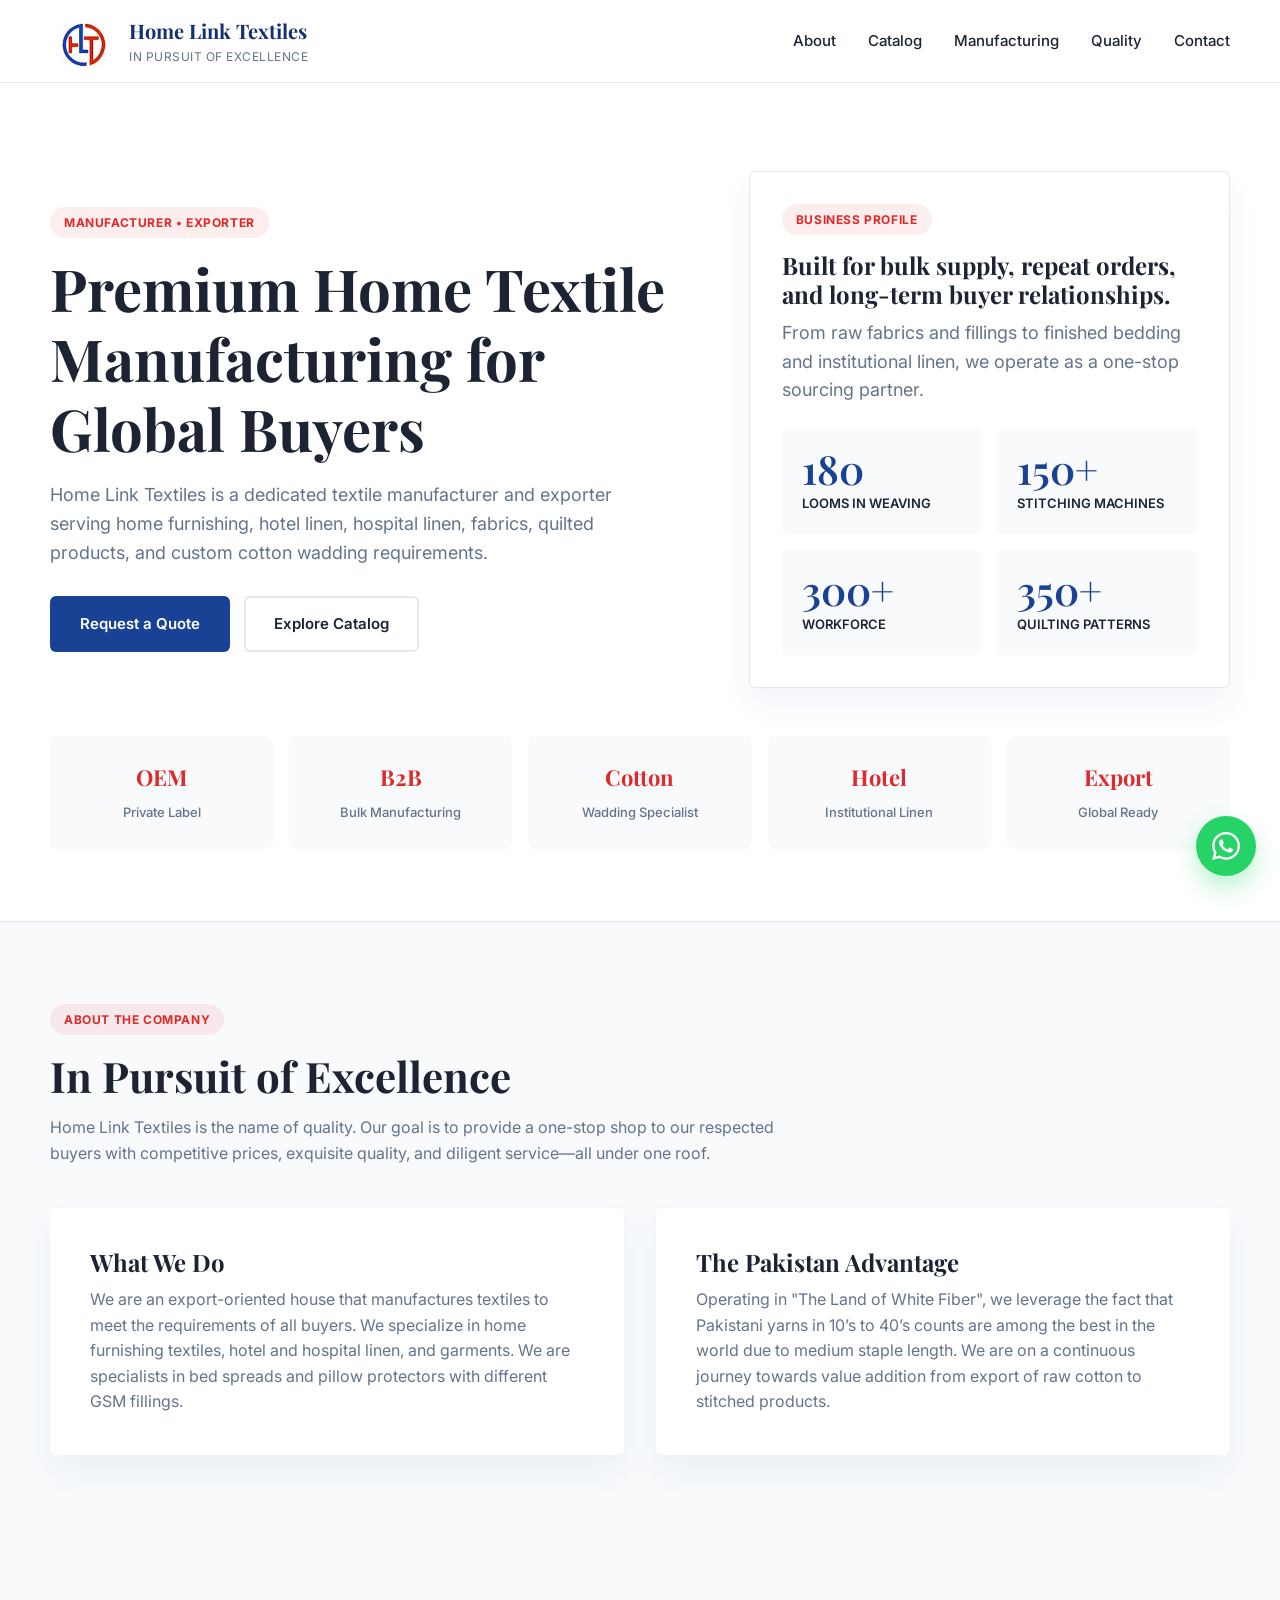
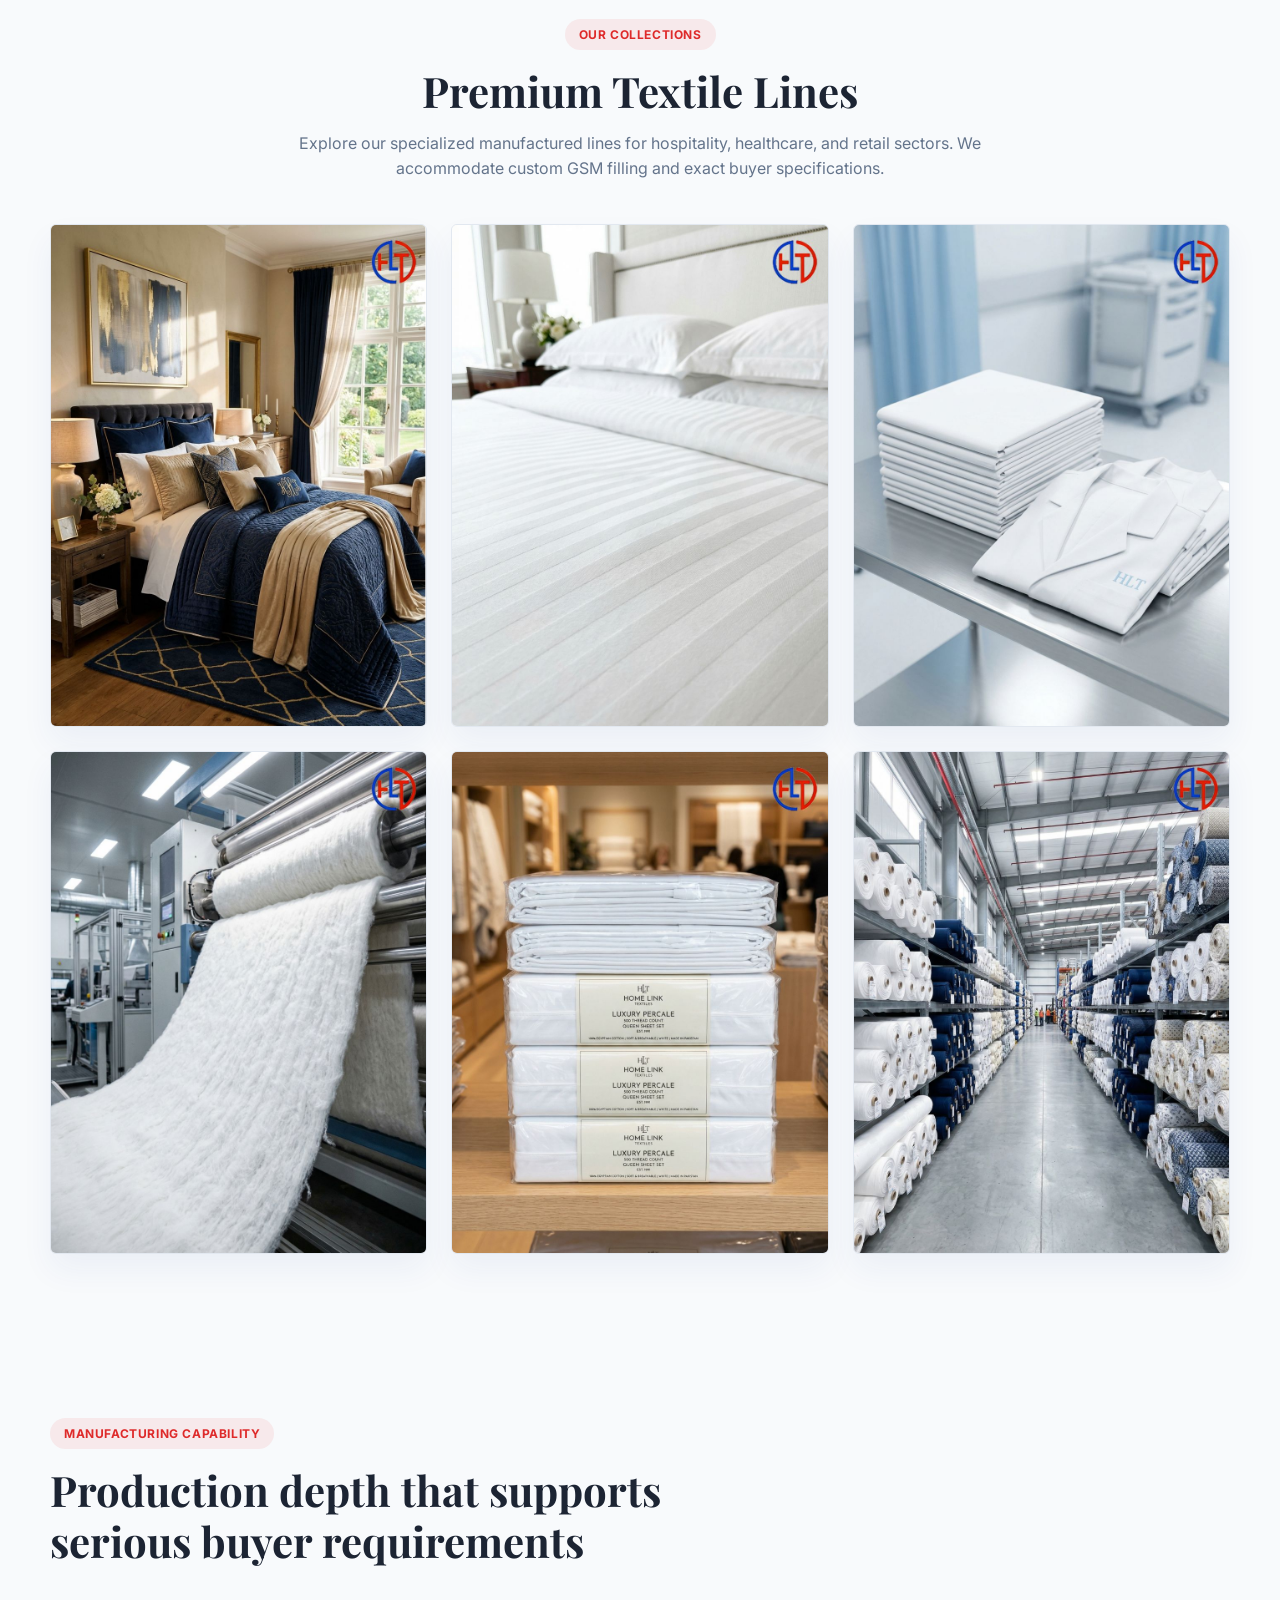
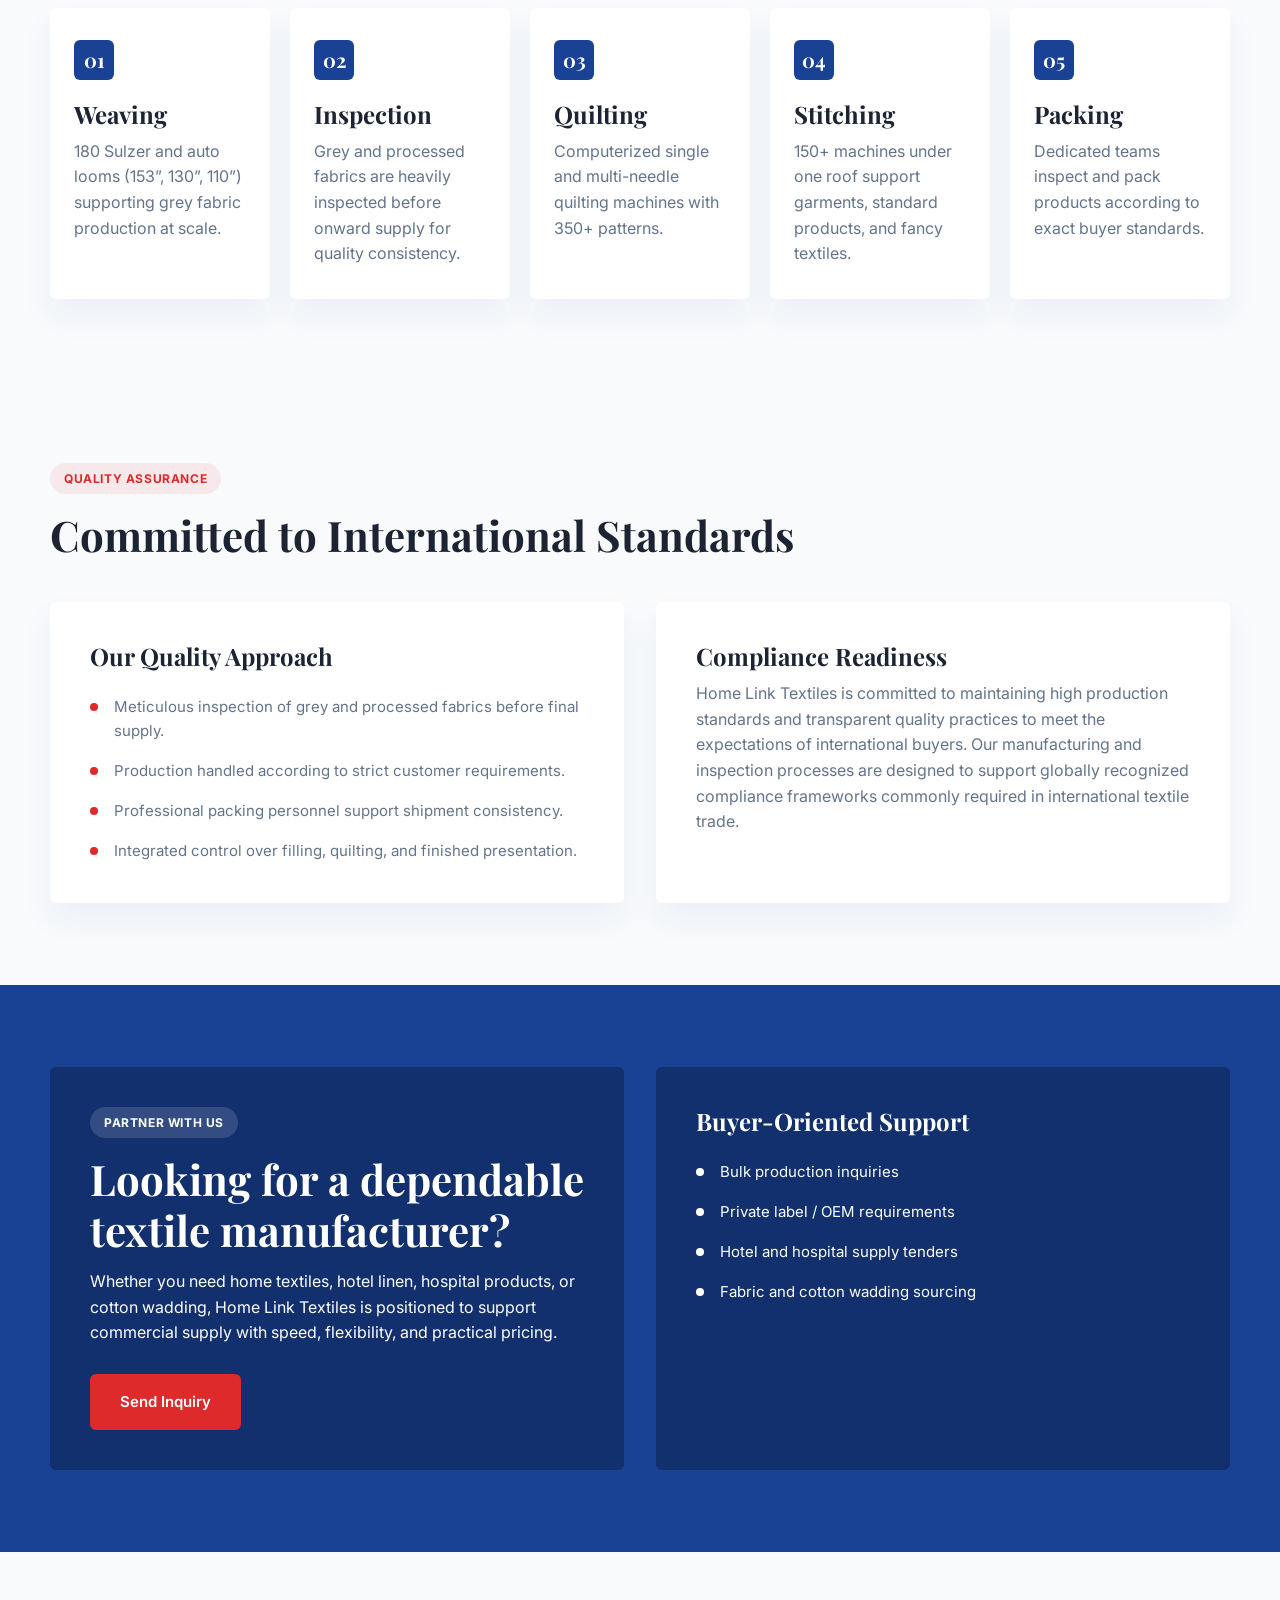
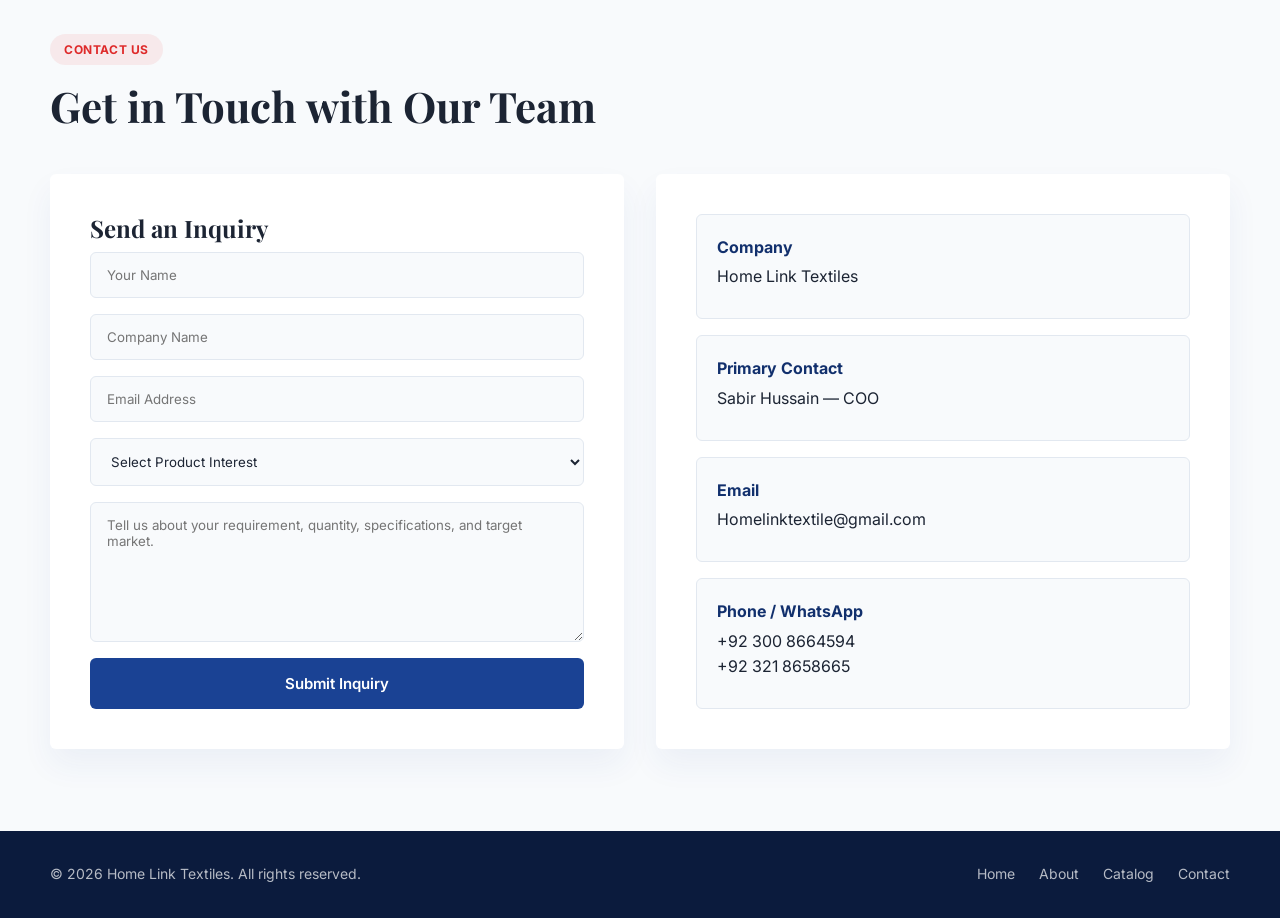
==== index.html @ 9e38a982 "Add files via upload" ====
<!DOCTYPE html>
<html lang="en">
<head>
  <meta charset="UTF-8" />
  <meta name="viewport" content="width=device-width, initial-scale=1.0" />
  <title>Home Link Textiles | Home Textile Manufacturer & Exporter</title>
  <link rel="icon" href="assets/logo.jpg" type="image/png">
  <meta name="title" content="Home Link Textiles | Home Textile Manufacturer & Exporter in Pakistan" />
  <meta name="description" content="Manufacturer and exporter of home textiles, hotel linen, hospital linen, cotton wadding, quilted products, and fabrics." />
  
  <link rel="preconnect" href="https://fonts.googleapis.com">
  <link rel="preconnect" href="https://fonts.gstatic.com" crossorigin>
  <link href="https://fonts.googleapis.com/css2?family=Playfair+Display:wght@600;700&family=Inter:wght@400;500;600&display=swap" rel="stylesheet">
  
  <link rel="stylesheet" href="styles.css" />
</head>
<body>
  
  <header>
    <div class="container nav">
      <a href="#home" class="brand">
        <img src="assets/logo.jpg" alt="Home Link Textiles Logo" />
        <div class="brand-text">
          <strong>Home Link Textiles</strong>
          <span>In Pursuit of Excellence</span>
        </div>
      </a>

      <button class="nav-toggle" aria-label="Open navigation menu" aria-expanded="false" aria-controls="site-menu">
        <span></span>
        <span></span>
        <span></span>
      </button>

      <nav class="site-nav" id="site-menu">
        <ul>
          <li><a href="#about">About</a></li>
          <li><a href="#catalog">Catalog</a></li>
          <li><a href="#manufacturing">Manufacturing</a></li>
          <li><a href="#quality">Quality</a></li>
          <li><a href="#contact">Contact</a></li>
        </ul>
      </nav>
    </div>
  </header>
  
  <main>
    <section class="hero" id="home">
      <div class="container">
        <div class="hero-grid">
          <div>
            <span class="eyebrow">Manufacturer • Exporter</span>
            <h1>Premium Home Textile Manufacturing for Global Buyers</h1>
            <p>
              Home Link Textiles is a dedicated textile manufacturer and exporter serving home furnishing, hotel linen, hospital linen, fabrics, quilted products, and custom cotton wadding requirements.
            </p>
            <div class="btns">
              <a href="#contact" class="btn btn-primary">Request a Quote</a>
              <a href="#catalog" class="btn btn-secondary">Explore Catalog</a>
            </div>
          </div>
          <div class="hero-card">
            <span class="eyebrow">Business Profile</span>
            <h3>Built for bulk supply, repeat orders, and long-term buyer relationships.</h3>
            <p>
              From raw fabrics and fillings to finished bedding and institutional linen, we operate as a one-stop sourcing partner.
            </p>
            <div class="hero-stats">
              <div class="stat-box">
                <strong><span class="counter" data-target="180">0</span></strong>
                <span>Looms in Weaving</span>
              </div>
              <div class="stat-box">
                <strong><span class="counter" data-target="150">0</span>+</strong>
                <span>Stitching Machines</span>
              </div>
              <div class="stat-box">
                <strong><span class="counter" data-target="300">0</span>+</strong>
                <span>Workforce</span>
              </div>
              <div class="stat-box">
                <strong><span class="counter" data-target="350">0</span>+</strong>
                <span>Quilting Patterns</span>
              </div>
            </div>
          </div>
        </div>

        <div class="highlight-bar">
          <div class="highlight-item">
            <strong>OEM</strong>
            <span>Private Label</span>
          </div>
          <div class="highlight-item">
            <strong>B2B</strong>
            <span>Bulk Manufacturing</span>
          </div>
          <div class="highlight-item">
            <strong>Cotton</strong>
            <span>Wadding Specialist</span>
          </div>
          <div class="highlight-item">
            <strong>Hotel</strong>
            <span>Institutional Linen</span>
          </div>
          <div class="highlight-item">
            <strong>Export</strong>
            <span>Global Ready</span>
          </div>
        </div>
      </div>
    </section>

    <section class="section" id="about">
      <div class="container">
        <div class="section-title">
          <span class="eyebrow">About the Company</span>
          <h2>In Pursuit of Excellence</h2>
          <p>
            Home Link Textiles is the name of quality. Our goal is to provide a one-stop shop to our respected buyers with competitive prices, exquisite quality, and diligent service—all under one roof.
          </p>
        </div>
        <div class="about-grid">
          <div class="panel">
            <h3>What We Do</h3>
            <p>
              We are an export-oriented house that manufactures textiles to meet the requirements of all buyers. We specialize in home furnishing textiles, hotel and hospital linen, and garments. We are specialists in bed spreads and pillow protectors with different GSM fillings.
            </p>
          </div>
          <div class="panel">
            <h3>The Pakistan Advantage</h3>
            <p>
              Operating in "The Land of White Fiber", we leverage the fact that Pakistani yarns in 10’s to 40’s counts are among the best in the world due to medium staple length. We are on a continuous journey towards value addition from export of raw cotton to stitched products.
            </p>
          </div>
        </div>
      </div>
    </section>

    <section class="section catalog" id="catalog">
      <div class="container">
        <div class="section-title text-center">
          <span class="eyebrow">Our Collections</span>
          <h2>Premium Textile Lines</h2>
          <p>Explore our specialized manufactured lines for hospitality, healthcare, and retail sectors. We accommodate custom GSM filling and exact buyer specifications.</p>
        </div>

        <div class="catalog-grid">
          <div class="catalog-item">
            <img src="assets/home-bedding.jpg" alt="Home Furnishing" class="catalog-img">
            <div class="catalog-overlay">
              <div class="catalog-content">
                <span class="catalog-tag">Retail & Home</span>
                <h3>Luxury Bedding</h3>
                <p>Volume bedding & made-ups.</p>
                <ul>
                  <li>Bed in Bag Sets</li>
                  <li>Duvet & Comforter Sets</li>
                  <li>Quilted Bed Spreads</li>
                </ul>
                <a href="#contact" class="btn btn-sm btn-outline">Request Specs</a>
              </div>
            </div>
          </div>

          <div class="catalog-item">
            <img src="assets/hotel-linen.jpg" alt="Hotel Bedding" class="catalog-img">
            <div class="catalog-overlay">
              <div class="catalog-content">
                <span class="catalog-tag">Hospitality</span>
                <h3>Hotel Linen</h3>
                <p>T200 - T400 Percale & Sateen.</p>
                <ul>
                  <li>Fitted & Flat Sheets</li>
                  <li>White Filled Pillows</li>
                  <li>Pillow Protectors</li>
                </ul>
                <a href="#contact" class="btn btn-sm btn-outline">Request Specs</a>
              </div>
            </div>
          </div>

          <div class="catalog-item">
            <img src="assets/hospital-linen.jpg" alt="Hospital Linen" class="catalog-img">
            <div class="catalog-overlay">
              <div class="catalog-content">
                <span class="catalog-tag">Healthcare</span>
                <h3>Hospital Supplies</h3>
                <p>Functional linen & apparel.</p>
                <ul>
                  <li>Doctor & Lab Coats</li>
                  <li>Patient Gowns & Nursing Suits</li>
                  <li>Draw Sheets & Pillows</li>
                </ul>
                <a href="#contact" class="btn btn-sm btn-outline">Request Specs</a>
              </div>
            </div>
          </div>

          <div class="catalog-item">
            <img src="assets/cotton-wadding.jpg" alt="Cotton Wadding" class="catalog-img">
            <div class="catalog-overlay">
              <div class="catalog-content">
                <span class="catalog-tag">Specialized</span>
                <h3>Cotton Wadding</h3>
                <p>Advanced in-house filling plant.</p>
                <ul>
                  <li>100% Cotton & Blends</li>
                  <li>Felt Production</li>
                  <li>Custom GSM Output</li>
                </ul>
                <a href="#contact" class="btn btn-sm btn-outline">Request Specs</a>
              </div>
            </div>
          </div>

          <div class="catalog-item">
            <img src="assets/retail-packed.jpg" alt="Retail Supply" class="catalog-img">
            <div class="catalog-overlay">
              <div class="catalog-content">
                <span class="catalog-tag">Retail Supply</span>
                <h3>Packed Store Products</h3>
                <p>Ready for the shelves.</p>
                <ul>
                  <li>Retail packed bed sheets</li>
                  <li>Bed in a bag & Flat sheets</li>
                  <li>Printed and dyed duvet sets</li>
                </ul>
                <a href="#contact" class="btn btn-sm btn-outline">Request Specs</a>
              </div>
            </div>
          </div>

          <div class="catalog-item">
            <img src="assets/fabrics-rolls.jpg" alt="Fabrics" class="catalog-img">
            <div class="catalog-overlay">
              <div class="catalog-content">
                <span class="catalog-tag">Raw Materials</span>
                <h3>Grey, Dyed & Printed Fabrics</h3>
                <p>High-quality fabric supply.</p>
                <ul>
                  <li>Roll in tube or bale</li>
                  <li>White, dyed, and printed</li>
                  <li>Available in all qualities and widths</li>
                </ul>
                <a href="#contact" class="btn btn-sm btn-outline">Request Specs</a>
              </div>
            </div>
          </div>
        </div>
      </div>
    </section>

    <section class="section" id="manufacturing">
      <div class="container">
        <div class="section-title">
          <span class="eyebrow">Manufacturing Capability</span>
          <h2>Production depth that supports serious buyer requirements</h2>
        </div>
        <div class="process-grid">
          <div class="process-step">
            <span class="step-no">01</span>
            <h3>Weaving</h3>
            <p>180 Sulzer and auto looms (153”, 130”, 110”) supporting grey fabric production at scale.</p>
          </div>
          <div class="process-step">
            <span class="step-no">02</span>
            <h3>Inspection</h3>
            <p>Grey and processed fabrics are heavily inspected before onward supply for quality consistency.</p>
          </div>
          <div class="process-step">
            <span class="step-no">03</span>
            <h3>Quilting</h3>
            <p>Computerized single and multi-needle quilting machines with 350+ patterns.</p>
          </div>
          <div class="process-step">
            <span class="step-no">04</span>
            <h3>Stitching</h3>
            <p>150+ machines under one roof support garments, standard products, and fancy textiles.</p>
          </div>
          <div class="process-step">
            <span class="step-no">05</span>
            <h3>Packing</h3>
            <p>Dedicated teams inspect and pack products according to exact buyer standards.</p>
          </div>
        </div>
      </div>
    </section>

    <section class="section" id="quality">
      <div class="container">
        <div class="section-title">
          <span class="eyebrow">Quality Assurance</span>
          <h2>Committed to International Standards</h2>
        </div>
        <div class="quality-grid">
          <div class="panel">
            <h3>Our Quality Approach</h3>
            <ul class="list">
              <li>Meticulous inspection of grey and processed fabrics before final supply.</li>
              <li>Production handled according to strict customer requirements.</li>
              <li>Professional packing personnel support shipment consistency.</li>
              <li>Integrated control over filling, quilting, and finished presentation.</li>
            </ul>
          </div>
          <div class="panel">
            <h3>Compliance Readiness</h3>
            <p>
              Home Link Textiles is committed to maintaining high production standards and transparent quality practices to meet the expectations of international buyers. Our manufacturing and inspection processes are designed to support globally recognized compliance frameworks commonly required in international textile trade.
            </p>
          </div>
        </div>
      </div>
    </section>

    <section class="section cta" id="cta">
      <div class="container">
        <div class="cta-grid">
          <div class="panel cta-panel">
            <span class="eyebrow" style="background:rgba(255,255,255,0.14); color:#fff;">Partner With Us</span>
            <h2>Looking for a dependable textile manufacturer?</h2>
            <p>
              Whether you need home textiles, hotel linen, hospital products, or cotton wadding, Home Link Textiles is positioned to support commercial supply with speed, flexibility, and practical pricing.
            </p>
            <div class="btns">
              <a class="btn btn-primary-alt" href="#contact">Send Inquiry</a>
            </div>
          </div>
          <div class="panel cta-panel">
            <h3>Buyer-Oriented Support</h3>
            <ul class="list">
              <li>Bulk production inquiries</li>
              <li>Private label / OEM requirements</li>
              <li>Hotel and hospital supply tenders</li>
              <li>Fabric and cotton wadding sourcing</li>
            </ul>
          </div>
        </div>
      </div>
    </section>

    <section class="section" id="contact">
      <div class="container">
        <div class="section-title">
          <span class="eyebrow">Contact Us</span>
          <h2>Get in Touch with Our Team</h2>
        </div>
        <div class="contact-grid">
          <div class="panel">
            <h3>Send an Inquiry</h3>
            <form action="#" method="POST">
              <input type="text" name="name" placeholder="Your Name" required />
              <input type="text" name="company" placeholder="Company Name" />
              <input type="email" name="email" placeholder="Email Address" required />
              <select name="interest">
                <option value="">Select Product Interest</option>
                <option value="Home Textiles">Home Textiles</option>
                <option value="Hotel Linen">Hotel Linen</option>
                <option value="Hospital Linen">Hospital Linen</option>
                <option value="Retail Supply">Retail Supply</option>
                <option value="Fabrics">Fabrics</option>
                <option value="Cotton Wadding">Cotton Wadding</option>
                <option value="OEM">OEM / Private Label</option>
              </select>
              <textarea name="message" placeholder="Tell us about your requirement, quantity, specifications, and target market." required></textarea>
              <button type="submit" class="btn btn-primary">Submit Inquiry</button>
            </form>
          </div>
          <div class="panel contact-card">
            <div class="contact-item">
              <strong>Company</strong>
              <span>Home Link Textiles</span>
            </div>
            <div class="contact-item">
              <strong>Primary Contact</strong>
              <span>Sabir Hussain — COO</span>
            </div>
            <div class="contact-item">
              <strong>Email</strong>
              <a href="mailto:Homelinktextile@gmail.com">Homelinktextile@gmail.com</a>
            </div>
            <div class="contact-item">
              <strong>Phone / WhatsApp</strong>
              <a href="tel:+923008664594">+92 300 8664594</a><br />
              <a href="tel:+923218658665">+92 321 8658665</a>
            </div>
          </div>
        </div>
      </div>
    </section>
  </main>

  <footer>
    <div class="container footer-grid">
      <p>© 2026 Home Link Textiles. All rights reserved.</p>
      <div class="footer-links">
        <a href="#home">Home</a>
        <a href="#about">About</a>
        <a href="#catalog">Catalog</a>
        <a href="#contact">Contact</a>
      </div>
    </div>
  </footer>

  <a class="floating-whatsapp" href="https://wa.me/923008664594" target="_blank" aria-label="Chat on WhatsApp">
    <svg width="28" height="28" viewBox="0 0 24 24" fill="white" xmlns="http://www.w3.org/2000/svg"><path d="M17.472 14.382c-.297-.149-1.758-.867-2.03-.967-.273-.099-.471-.148-.67.15-.197.297-.767.966-.94 1.164-.173.199-.347.223-.644.075-.297-.15-1.255-.463-2.39-1.475-.883-.788-1.48-1.761-1.653-2.059-.173-.297-.018-.458.13-.606.134-.133.298-.347.446-.52.149-.174.198-.298.298-.497.099-.198.05-.371-.025-.52-.075-.149-.669-1.612-.916-2.207-.242-.579-.487-.5-.669-.51a5.8 5.8 0 0 0-.57-.01c-.198 0-.52.074-.792.372s-1.04 1.016-1.04 2.479 1.065 2.876 1.213 3.074c.149.198 2.096 3.2 5.077 4.487.709.306 1.262.489 1.694.625.712.227 1.36.195 1.871.118.571-.085 1.758-.719 2.006-1.413.248-.694.248-1.289.173-1.413-.074-.124-.272-.198-.57-.347m-5.421 7.403h-.004a9.87 9.87 0 0 1-5.031-1.378l-.361-.214-3.741.982.998-3.648-.235-.374a9.86 9.86 0 0 1-1.51-5.26c.001-5.45 4.436-9.884 9.888-9.884 2.64 0 5.122 1.03 6.988 2.898a9.825 9.825 0 0 1 2.893 6.994c-.003 5.45-4.437 9.884-9.885 9.884m8.413-18.297A11.815 11.815 0 0 0 12.05 0C5.495 0 .16 5.335.157 11.892c0 2.096.547 4.142 1.588 5.945L.057 24l6.305-1.654a11.882 11.882 0 0 0 5.683 1.448h.005c6.554 0 11.89-5.335 11.893-11.893a11.821 11.821 0 0 0-3.48-8.413Z"/></svg>
  </a>
  <script>
    const navToggle = document.querySelector('.nav-toggle');
    const siteMenu = document.querySelector('.site-nav');
    const navLinks = document.querySelectorAll('.site-nav a');

    if (navToggle && siteMenu) {
      navToggle.addEventListener('click', () => {
        const isOpen = siteMenu.classList.toggle('open');
        navToggle.classList.toggle('active', isOpen);
        navToggle.setAttribute('aria-expanded', isOpen ? 'true' : 'false');
      });

      navLinks.forEach(link => {
        link.addEventListener('click', () => {
          siteMenu.classList.remove('open');
          navToggle.classList.remove('active');
          navToggle.setAttribute('aria-expanded', 'false');
        });
      });

      document.addEventListener('click', (event) => {
        if (!event.target.closest('.nav')) {
          siteMenu.classList.remove('open');
          navToggle.classList.remove('active');
          navToggle.setAttribute('aria-expanded', 'false');
        }
      });
    }

    // --- NUMBER COUNTER ANIMATION ---
    // This runs automatically when the page loads
    document.addEventListener('DOMContentLoaded', () => {
      const counters = document.querySelectorAll('.counter');
      const duration = 2500; // Total animation time in milliseconds (2.5 seconds)

      counters.forEach(counter => {
        // Get the target number from the HTML data-target attribute
        const target = parseInt(counter.getAttribute('data-target'));
        const startTime = performance.now();

        const updateCounter = (currentTime) => {
          const elapsedTime = currentTime - startTime;
          const progress = Math.min(elapsedTime / duration, 1);
          
          // Easing function (easeOutCubic) makes it slow down smoothly at the end
          const easeOut = 1 - Math.pow(1 - progress, 3);
          
          const currentCount = Math.floor(easeOut * target);
          counter.innerText = currentCount;

          if (progress < 1) {
            // Keep animating if we haven't reached the duration
            requestAnimationFrame(updateCounter);
          } else {
            // Ensure the final number is exactly the target
            counter.innerText = target; 
          }
        };

        // Start the animation
        requestAnimationFrame(updateCounter);
      });
    });
  </script>
</body>
</html>
---- styles.css ----
:root {
  /* Adjusted Premium Logo Colors */
  --primary: #1A4294; 
  --primary-dark: #12306D;
  --secondary: #DE2A2A; 
  --secondary-dark: #B82222;
  
  /* Layout & Typography Basics */
  --text: #1C2433;
  --muted: #64748B;
  --bg: #F8FAFC;
  --white: #FFFFFF;
  --border: #E2E8F0;
  
  /* Refined, sharper corners and sophisticated shadows */
  --shadow: 0 16px 32px rgba(26, 66, 148, 0.06); 
  --radius: 6px; 
  --container: 1180px;
}

* {
  margin: 0;
  padding: 0;
  box-sizing: border-box;
}

html {
  scroll-behavior: smooth;
}

body {
  font-family: 'Inter', sans-serif;
  color: var(--text);
  background: var(--bg);
  line-height: 1.6;
  overflow-x: hidden;
}

h1, h2, h3, h4, h5, h6 {
  font-family: 'Playfair Display', serif;
  line-height: 1.2;
}

h1 {
  font-size: clamp(36px, 5vw, 58px);
  margin-bottom: 18px;
}

h2 {
  font-size: clamp(32px, 4vw, 42px);
  margin-bottom: 14px;
}

h3 {
  font-size: 24px;
  margin-bottom: 10px;
}

p {
  color: var(--muted);
  font-size: 16px;
}

img {
  max-width: 100%;
  display: block;
}

a {
  text-decoration: none;
  color: inherit;
}

.container {
  width: min(100% - 32px, var(--container));
  margin: 0 auto;
}

.text-center {
  text-align: center;
  margin-left: auto;
  margin-right: auto;
}

.section {
  padding: 82px 0;
}

.section-title {
  max-width: 760px;
  margin-bottom: 42px;
}

/* Red Accent Eyebrow */
.eyebrow {
  display: inline-block;
  padding: 6px 14px;
  border-radius: 999px;
  background: rgba(222, 42, 42, 0.08);
  color: var(--secondary);
  font-family: 'Inter', sans-serif;
  font-size: 12px;
  font-weight: 700;
  letter-spacing: 0.6px;
  margin-bottom: 16px;
  text-transform: uppercase;
}

/* Buttons */
.btns {
  display: flex;
  flex-wrap: wrap;
  gap: 14px;
  margin-top: 28px;
}

.btn {
  display: inline-flex;
  align-items: center;
  justify-content: center;
  padding: 14px 28px;
  border-radius: var(--radius);
  font-family: 'Inter', sans-serif;
  font-weight: 600;
  font-size: 15px;
  transition: 0.3s ease;
  border: 2px solid transparent;
  cursor: pointer;
}

.btn-primary {
  background: var(--primary);
  color: var(--white);
}

.btn-primary:hover {
  background: var(--primary-dark);
  transform: translateY(-2px);
  box-shadow: 0 8px 20px rgba(26, 66, 148, 0.15);
}

.btn-secondary {
  background: transparent;
  color: var(--text);
  border-color: var(--border);
}

.btn-secondary:hover {
  border-color: var(--primary);
  color: var(--primary);
  transform: translateY(-2px);
}

/* Header & Nav */
header {
  position: sticky;
  top: 0;
  z-index: 100;
  background: var(--white);
  border-bottom: 1px solid var(--border);
}

.nav {
  min-height: 82px;
  display: flex;
  align-items: center;
  justify-content: space-between;
  gap: 20px;
  position: relative;
}

.brand {
  display: flex;
  align-items: center;
  gap: 14px;
}

.brand img {
  width: 65px;
  height: 65px;
  object-fit: contain;
}

.brand-text strong {
  display: block;
  font-family: 'Playfair Display', serif;
  font-size: 20px;
  color: var(--primary-dark);
}

.brand-text span {
  display: block;
  color: var(--muted);
  font-size: 12px;
  letter-spacing: 0.5px;
  text-transform: uppercase;
}

.site-nav ul {
  display: flex;
  list-style: none;
  gap: 32px;
  align-items: center;
}

.site-nav a {
  color: var(--text);
  font-weight: 500;
  font-size: 15px;
  transition: color 0.2s;
}

.site-nav a:hover {
  color: var(--secondary);
}

.nav-toggle {
  display: none;
  width: 44px;
  height: 44px;
  border: 1px solid var(--border);
  background: var(--white);
  border-radius: var(--radius);
  cursor: pointer;
  align-items: center;
  justify-content: center;
  flex-direction: column;
  gap: 5px;
}

.nav-toggle span {
  display: block;
  width: 20px;
  height: 2px;
  background: var(--text);
  border-radius: 2px;
  transition: 0.25s ease;
}

/* Hero Section */
.hero {
  position: relative;
  background: var(--white);
  padding: 88px 0 72px;
  border-bottom: 1px solid var(--border);
}

.hero-grid {
  display: grid;
  grid-template-columns: 1.15fr 0.85fr;
  gap: 48px;
  align-items: center;
}

.hero p {
  font-size: 18px;
  max-width: 600px;
}

.hero-card {
  background: var(--white);
  border-radius: var(--radius);
  padding: 32px;
  box-shadow: var(--shadow);
  border: 1px solid var(--border); 
}

.hero-stats {
  display: grid;
  grid-template-columns: repeat(2, 1fr);
  gap: 16px;
  margin-top: 24px;
}

.stat-box {
  background: var(--bg);
  border-radius: var(--radius);
  padding: 20px;
}

.stat-box strong {
  display: flex;
  align-items: center;
  font-family: 'Playfair Display', serif;
  font-size: 40px; /* Make this 56px if you want them even bigger */
  font-weight: 700;
  color: var(--primary);
  line-height: 1;
}


.stat-box span {
  color: var(--text);
  font-size: 13px;
  font-weight: 600;
  text-transform: uppercase;
}

/* This targets ONLY the direct child span (the labels like "LOOMS IN WEAVING") */
.stat-box > span {
  color: var(--text);
  font-size: 13px;
  font-weight: 600;
  text-transform: uppercase;
  margin-top: 4px;
  display: block;
}

/* This forces the animated numbers to inherit the large, bold size of the strong tag */
.stat-box strong .counter {
  font-size: inherit;
  color: inherit;
}

.highlight-bar {
  margin-top: 48px;
  display: grid;
  grid-template-columns: repeat(5, 1fr);
  gap: 16px;
}

.highlight-item {
  background: var(--bg);
  border-radius: var(--radius);
  padding: 24px 16px;
  text-align: center;
}

.highlight-item strong {
  display: block;
  font-family: 'Playfair Display', serif;
  font-size: 22px;
  color: var(--secondary);
  margin-bottom: 4px;
}

.highlight-item span {
  font-size: 13px;
  font-weight: 500;
  color: var(--muted);
}

/* Premium Catalog Grid */
.catalog-grid {
  display: grid;
  grid-template-columns: repeat(3, 1fr);
  gap: 24px;
  margin-top: 40px;
}

.catalog-item {
  position: relative;
  border-radius: var(--radius);
  overflow: hidden;
  box-shadow: var(--shadow);
  aspect-ratio: 3/4;
  background: var(--bg);
  border: 1px solid var(--border);
}

.catalog-img {
  width: 100%;
  height: 100%;
  object-fit: cover;
  transition: transform 0.7s ease;
}

.catalog-overlay {
  position: absolute;
  inset: 0;
  background: linear-gradient(to top, rgba(26, 66, 148, 0.95) 0%, rgba(26, 66, 148, 0.3) 100%);
  color: var(--white);
  opacity: 0;
  display: flex;
  align-items: flex-end;
  padding: 32px 24px;
  transition: opacity 0.4s ease;
}

.catalog-item:hover .catalog-overlay {
  opacity: 1;
}

.catalog-item:hover .catalog-img {
  transform: scale(1.05);
}

.catalog-content {
  transform: translateY(15px);
  transition: transform 0.4s ease;
  width: 100%;
}

.catalog-item:hover .catalog-content {
  transform: translateY(0);
}

.catalog-tag {
  background: var(--secondary);
  color: var(--white);
  padding: 4px 10px;
  font-size: 10px;
  font-weight: 700;
  text-transform: uppercase;
  letter-spacing: 1px;
  border-radius: 4px;
  margin-bottom: 12px;
  display: inline-block;
}

.catalog-content h3 {
  font-size: 24px;
  color: var(--white);
  margin-bottom: 6px;
}

.catalog-content p {
  color: rgba(255, 255, 255, 0.8);
  font-size: 14px;
  margin-bottom: 16px;
}

.catalog-content ul {
  list-style: none;
  margin-bottom: 24px;
  padding: 0;
}

.catalog-content ul li {
  font-size: 13px;
  color: var(--white);
  margin-bottom: 8px;
  display: flex;
  align-items: center;
}

.catalog-content ul li::before {
  content: "→";
  color: var(--secondary);
  margin-right: 10px;
  font-weight: 700;
}

.btn-outline {
  background: transparent;
  color: var(--white);
  border: 1px solid rgba(255, 255, 255, 0.4);
}

.btn-outline:hover {
  background: var(--white);
  color: var(--primary);
}

.btn-sm {
  padding: 10px 20px;
  font-size: 13px;
}

/* Structural Grids */
.about-grid,
.quality-grid,
.contact-grid,
.cta-grid {
  display: grid;
  grid-template-columns: 1fr 1fr;
  gap: 32px;
  align-items: start;
}

/* Panels */
.panel {
  background: var(--white);
  border-radius: var(--radius);
  padding: 40px;
  box-shadow: var(--shadow);
  height: 100%;
}

.panel p {
  text-align: left;
}

/* Lists */
.list {
  list-style: none;
  display: grid;
  gap: 16px;
  margin-top: 24px;
}

.list li {
  position: relative;
  padding-left: 24px;
  color: var(--muted);
  font-size: 15px;
}

.list li::before {
  content: "";
  width: 8px;
  height: 8px;
  border-radius: 50%;
  background: var(--secondary);
  position: absolute;
  left: 0;
  top: 8px;
}

/* Process Grid */
.process-grid {
  display: grid;
  grid-template-columns: repeat(5, 1fr);
  gap: 20px;
}

.process-step {
  background: var(--white);
  border-radius: var(--radius);
  padding: 32px 24px;
  box-shadow: var(--shadow);
}

.step-no {
  display: inline-flex;
  width: 40px;
  height: 40px;
  align-items: center;
  justify-content: center;
  border-radius: var(--radius);
  background: var(--primary);
  color: var(--white);
  font-family: 'Playfair Display', serif;
  font-size: 20px;
  font-weight: 700;
  margin-bottom: 20px;
}

/* CTA Section */
.cta {
  background: var(--primary);
  color: var(--white);
}

.cta-panel {
  background: var(--primary-dark);
  box-shadow: none;
}

.cta h2,
.cta h3,
.cta p,
.cta li {
  color: var(--white);
}

.cta .list li::before {
  background: var(--white);
}

.btn-primary-alt {
  background: var(--secondary);
  color: var(--white);
}

.btn-primary-alt:hover {
  background: var(--secondary-dark);
}

/* Forms */
form {
  display: grid;
  gap: 16px;
}

input,
select,
textarea {
  width: 100%;
  padding: 14px 16px;
  border-radius: var(--radius);
  border: 1px solid var(--border);
  background: var(--bg);
  font-family: 'Inter', sans-serif;
  color: var(--text);
  transition: 0.2s;
}

input:focus,
select:focus,
textarea:focus {
  outline: none;
  border-color: var(--primary);
  background: var(--white);
}

textarea {
  min-height: 140px;
  resize: vertical;
}

/* Contact Details */
.contact-card {
  display: grid;
  gap: 16px;
}

.contact-item {
  padding: 20px;
  border-radius: var(--radius);
  background: var(--bg);
  border: 1px solid var(--border);
}

.contact-item strong {
  display: block;
  margin-bottom: 4px;
  color: var(--primary-dark);
}

/* Footer */
footer {
  background: #0B1B3D;
  padding: 32px 0;
}

.footer-grid {
  display: flex;
  justify-content: space-between;
  gap: 20px;
  align-items: center;
  flex-wrap: wrap;
}

footer p, footer a {
  color: rgba(255, 255, 255, 0.7);
  font-size: 14px;
}

.footer-links {
  display: flex;
  gap: 24px;
  flex-wrap: wrap;
}

.footer-links a:hover {
  color: var(--white);
}

/* Floating WhatsApp */
.floating-whatsapp {
  position: fixed;
  right: 24px;
  bottom: 24px;
  width: 60px;
  height: 60px;
  border-radius: 50%;
  background: #25D366;
  display: flex;
  align-items: center;
  justify-content: center;
  box-shadow: 0 12px 24px rgba(37, 211, 102, 0.3);
  z-index: 99;
  transition: transform 0.2s ease;
}

.floating-whatsapp:hover {
  transform: scale(1.05);
}

/* Responsive Rules */
@media (max-width: 1080px) {
  .hero-grid,
  .about-grid,
  .quality-grid,
  .contact-grid,
  .cta-grid,
  .process-grid,
  .highlight-bar,.catalog-grid {
    grid-template-columns: repeat(2, 1fr);
  }

  .nav {
    flex-direction: column;
    padding: 16px 0;
  }
}

@media (max-width: 860px) {
  .nav {
    min-height: 76px;
    flex-direction: row;
  }

  .nav-toggle {
    display: inline-flex;
  }

  .site-nav {
    position: absolute;
    top: calc(100% + 10px);
    left: 0;
    right: 0;
    display: none;
    background: var(--white);
    border: 1px solid var(--border);
    border-radius: var(--radius);
    box-shadow: var(--shadow);
    padding: 16px;
  }

  .site-nav.open {
    display: block;
  }

  .site-nav ul {
    flex-direction: column;
    align-items: stretch;
    gap: 8px;
  }

  .site-nav a {
    display: block;
    padding: 12px 16px;
    border-radius: var(--radius);
    background: var(--bg);
  }

  /* Catalog Swipeable Gallery for Mobile */
  .catalog-grid {
    display: flex;
    flex-wrap: nowrap;
    overflow-x: auto;
    scroll-snap-type: x mandatory;
    padding-bottom: 24px;
    -webkit-overflow-scrolling: touch;
    scrollbar-width: thin;
    gap: 16px;
  }

  .catalog-item {
    flex: 0 0 85%;
    scroll-snap-align: start;
    aspect-ratio: auto;
    height: 420px;
  }

  /* Custom Scrollbar for horizontal gallery */
  .catalog-grid::-webkit-scrollbar {
    height: 6px;
  }
  
  .catalog-grid::-webkit-scrollbar-thumb {
    background: var(--primary);
    border-radius: 10px;
  }
  
  .catalog-grid::-webkit-scrollbar-track {
    background: var(--border);
    border-radius: 10px;
  }

  /* Ensure overlay is always visible on mobile since there is no hover */
  .catalog-overlay {
    opacity: 1;
    background: linear-gradient(to top, rgba(26, 66, 148, 0.95) 0%, rgba(26, 66, 148, 0.5) 100%);
  }

  .catalog-content {
    transform: translateY(0);
  }
}

@media (max-width: 700px) {
  .hero-grid,
  .about-grid,
  .quality-grid,
  .contact-grid,
  .cta-grid,
  .process-grid,
  .highlight-bar,
  .hero-stats {
    grid-template-columns: 1fr;
  }

  .section {
    padding: 62px 0;
  }

  .panel {
    padding: 24px;
  }
  
  .catalog-item {
    flex: 0 0 92%;
  }
  .footer-grid {
    flex-direction: column;
    justify-content: center;
    text-align: center;
    gap: 16px;
  }

  .footer-links {
    justify-content: center;
  }
}
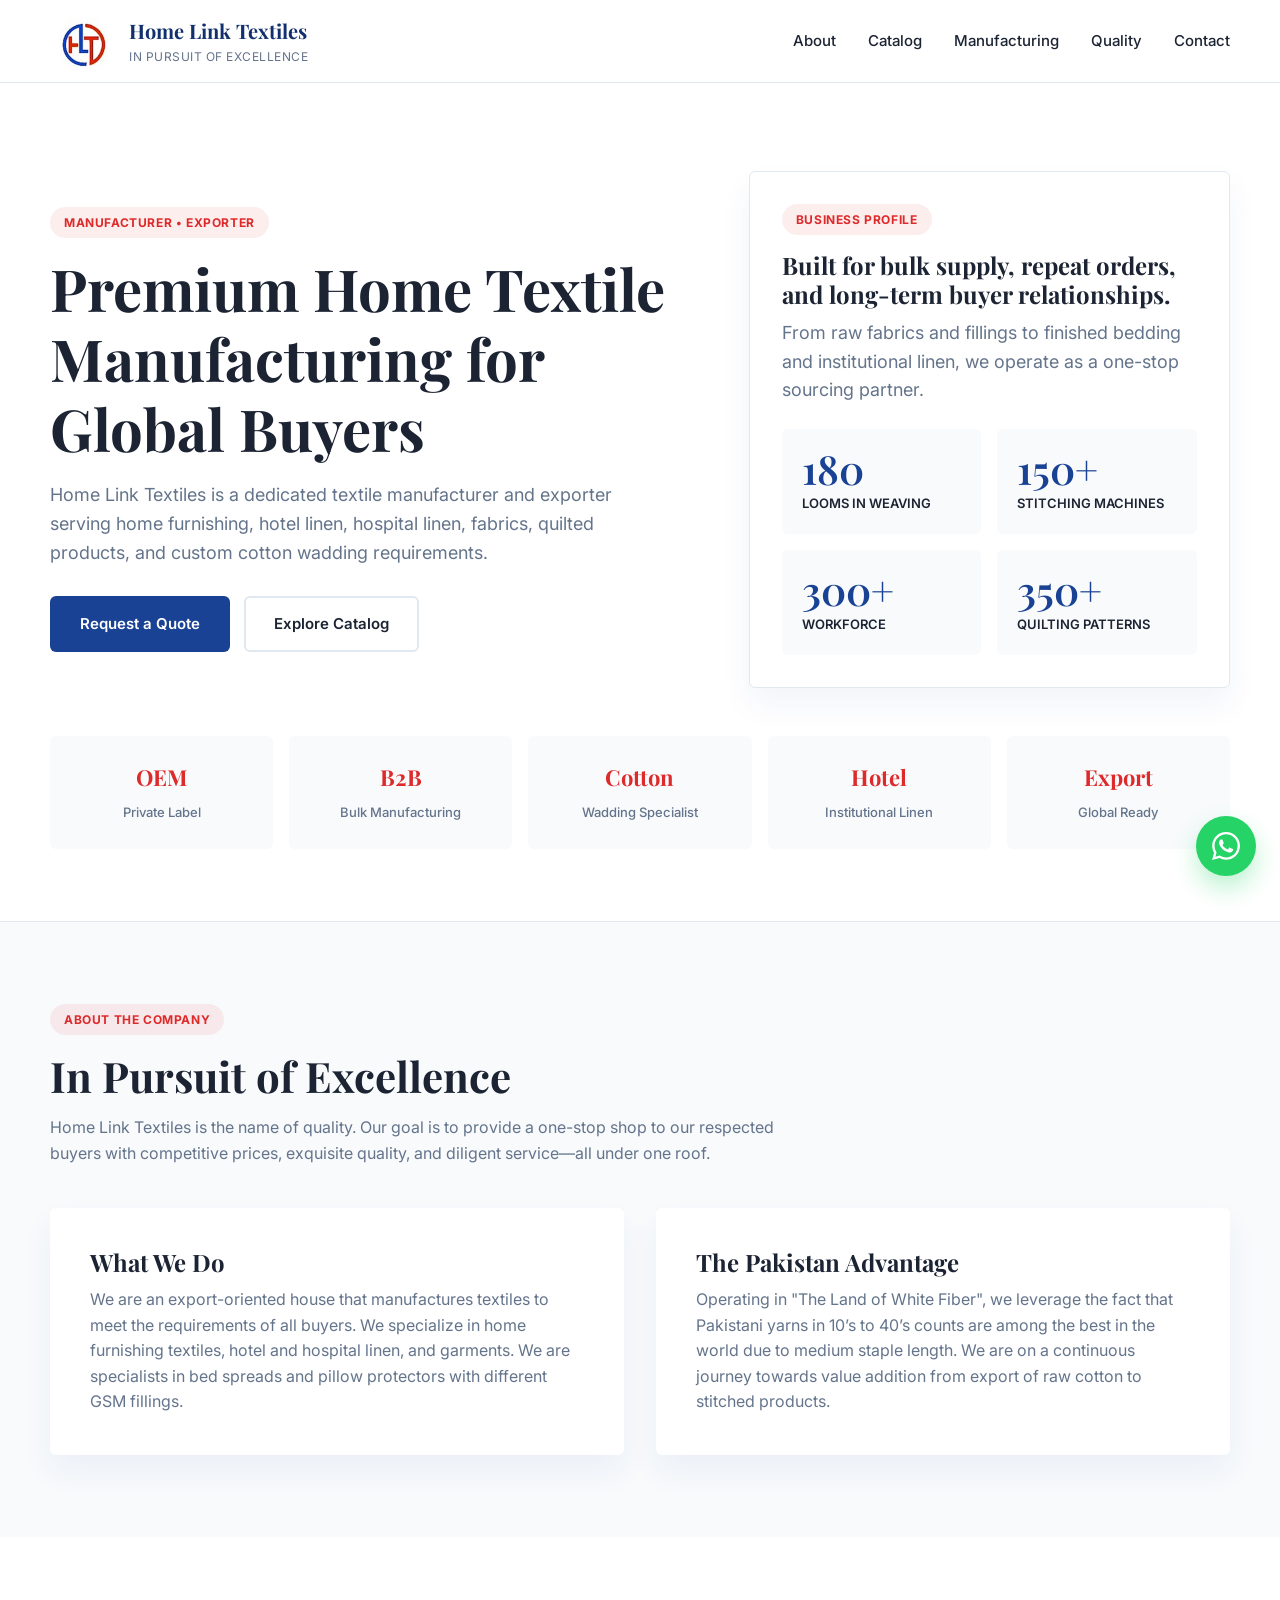
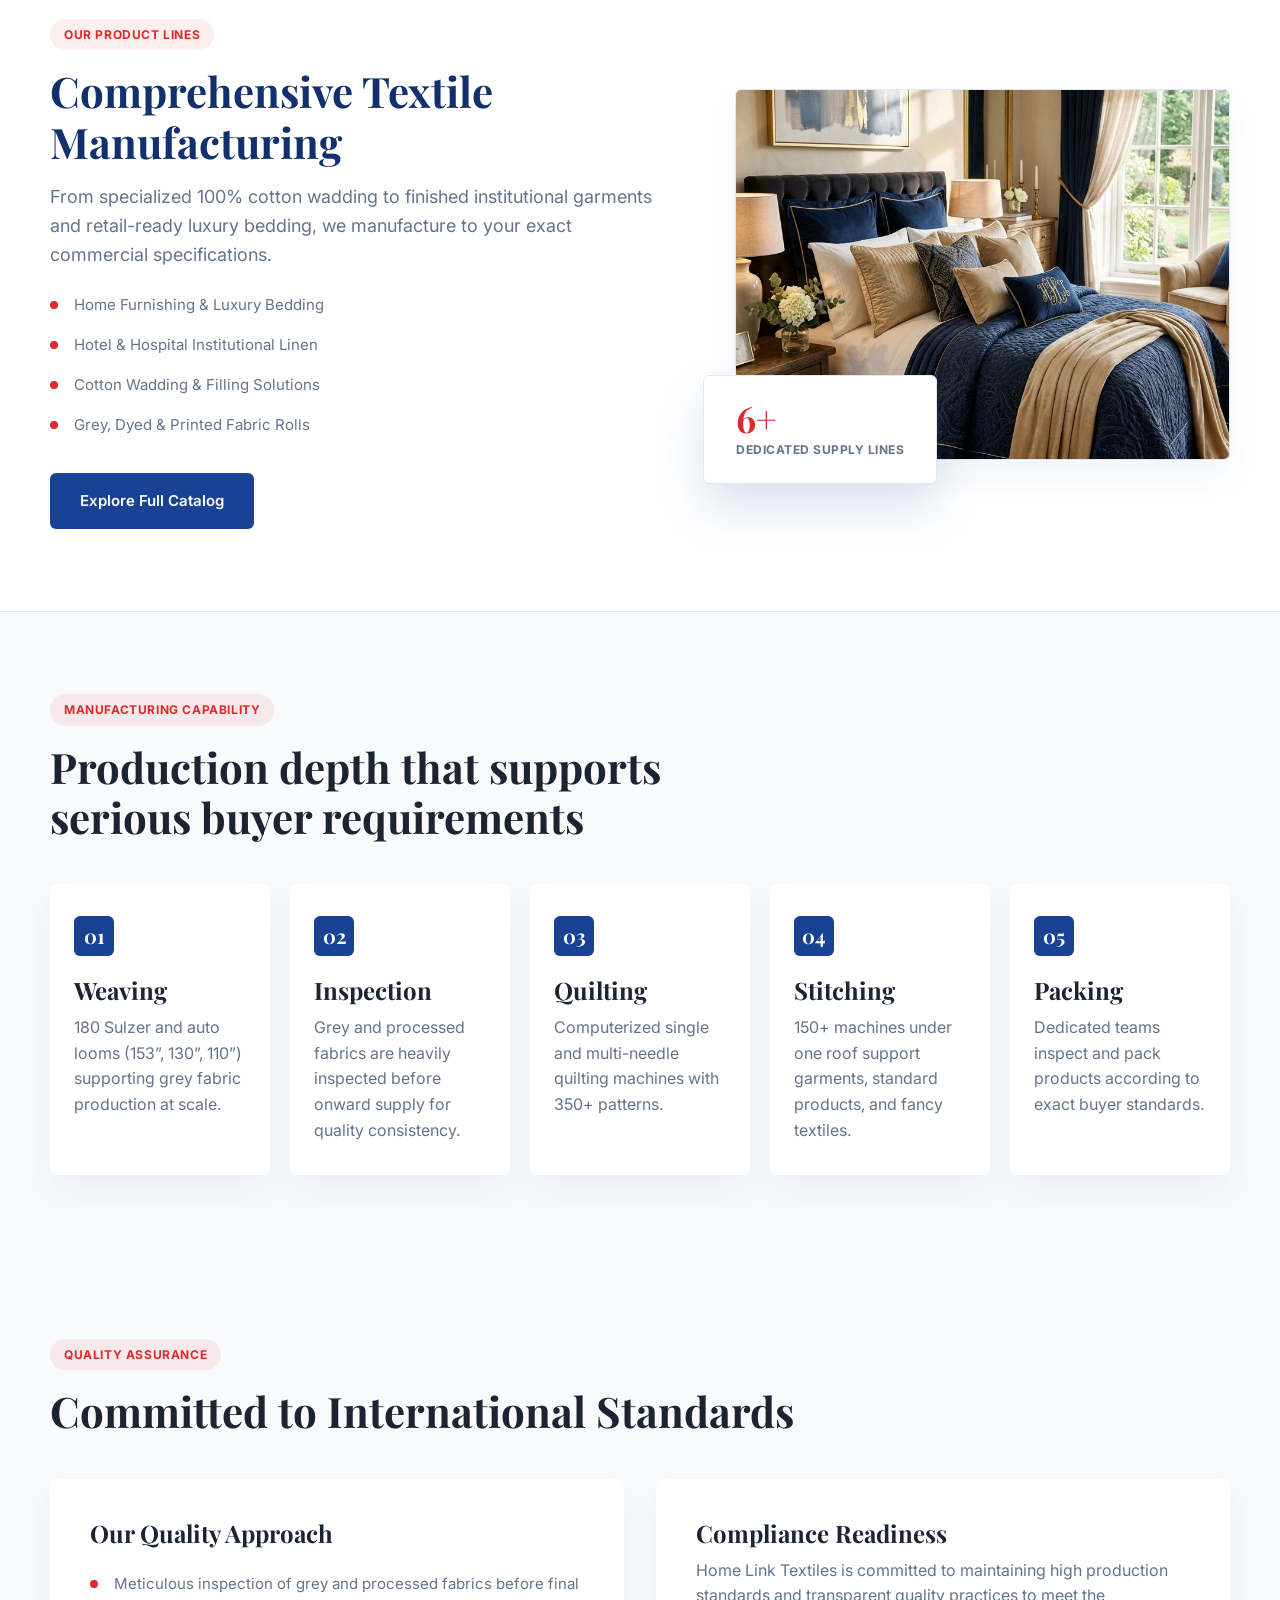
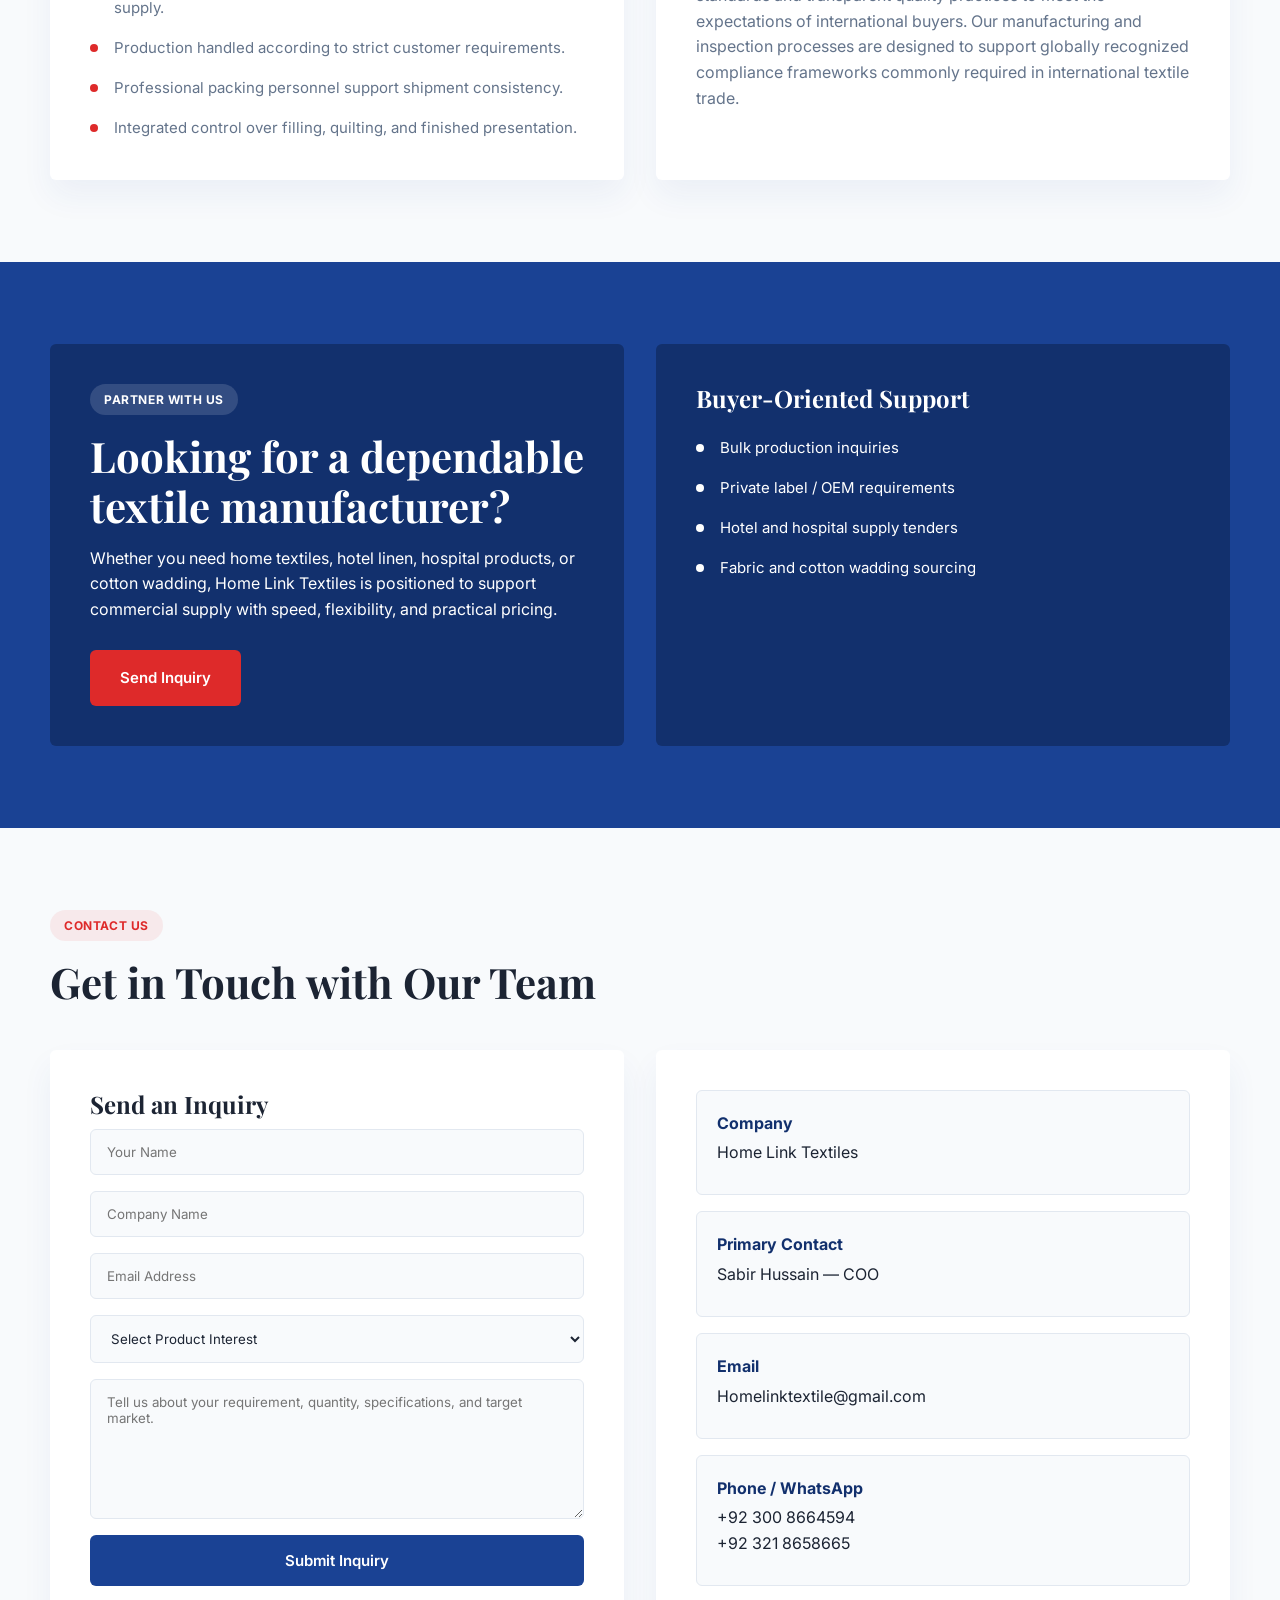
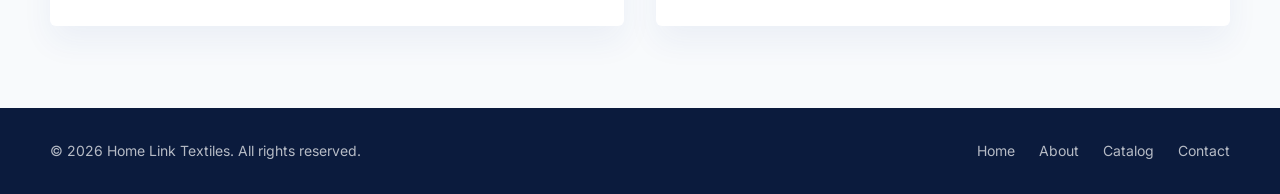
==== commit 3a657b8e: "Add files via upload" ====
--- a/index.html
+++ b/index.html
@@ -35,7 +35,7 @@
       <nav class="site-nav" id="site-menu">
         <ul>
           <li><a href="#about">About</a></li>
-          <li><a href="#catalog">Catalog</a></li>
+          <li><a href="products.html">Catalog</a></li>
           <li><a href="#manufacturing">Manufacturing</a></li>
           <li><a href="#quality">Quality</a></li>
           <li><a href="#contact">Contact</a></li>
@@ -56,7 +56,7 @@
             </p>
             <div class="btns">
               <a href="#contact" class="btn btn-primary">Request a Quote</a>
-              <a href="#catalog" class="btn btn-secondary">Explore Catalog</a>
+              <a href="products.html" class="btn btn-secondary">Explore Catalog</a>
             </div>
           </div>
           <div class="hero-card">
@@ -137,6 +137,46 @@
       </div>
     </section>
 
+    <section class="section catalog-teaser" id="catalog">
+      <div class="container">
+        <div class="teaser-grid">
+          <div class="teaser-content">
+            <span class="eyebrow">Our Product Lines</span>
+            <h2>Comprehensive Textile Manufacturing</h2>
+            <p>
+              From specialized 100% cotton wadding to finished institutional garments and retail-ready luxury bedding, we manufacture to your exact commercial specifications.
+            </p>
+            <ul class="list">
+              <li>Home Furnishing & Luxury Bedding</li>
+              <li>Hotel & Hospital Institutional Linen</li>
+              <li>Cotton Wadding & Filling Solutions</li>
+              <li>Grey, Dyed & Printed Fabric Rolls</li>
+            </ul>
+            <div class="btns" style="margin-top: 36px;">
+              <a href="products.html" class="btn btn-primary">Explore Full Catalog</a>
+            </div>
+          </div>
+          
+          <div class="teaser-image-wrapper">
+            
+            <div class="teaser-slideshow">
+              <img src="assets/home-bedding.jpg" alt="Home Furnishing" class="slide">
+              <img src="assets/hotel-linen.jpg" alt="Hotel Linen" class="slide">
+              <img src="assets/hospital-linen.jpg" alt="Hospital Linen" class="slide">
+              <img src="assets/cotton-wadding.jpg" alt="Cotton Wadding" class="slide">
+              <img src="assets/retail-packed.jpg" alt="Retail Packed Products" class="slide">
+              <img src="assets/fabrics-rolls.jpg" alt="Fabric Rolls" class="slide">
+            </div>
+            
+            <div class="teaser-floating-card">
+              <strong>6+</strong>
+              <span>Dedicated Supply Lines</span>
+            </div>
+          </div>
+        </div>
+      </div>
+    </section>
+<!--
     <section class="section catalog" id="catalog">
       <div class="container">
         <div class="section-title text-center">
@@ -250,6 +290,7 @@
         </div>
       </div>
     </section>
+  -->
 
     <section class="section" id="manufacturing">
       <div class="container">
@@ -396,7 +437,7 @@
       <div class="footer-links">
         <a href="#home">Home</a>
         <a href="#about">About</a>
-        <a href="#catalog">Catalog</a>
+        <a href="products.html">Catalog</a>
         <a href="#contact">Contact</a>
       </div>
     </div>
@@ -468,6 +509,23 @@
         requestAnimationFrame(updateCounter);
       });
     });
+    // --- TEASER SLIDESHOW ANIMATION ---
+    document.addEventListener('DOMContentLoaded', () => {
+      const slides = document.querySelectorAll('.teaser-slideshow .slide');
+      let currentSlide = 0;
+      
+      if (slides.length > 0) {
+        // Show the first image immediately
+        slides[currentSlide].classList.add('active');
+        
+        // Change the image every 4 seconds (4000 milliseconds)
+        setInterval(() => {
+          slides[currentSlide].classList.remove('active');
+          currentSlide = (currentSlide + 1) % slides.length;
+          slides[currentSlide].classList.add('active');
+        }, 4000); 
+      }
+    });
   </script>
 </body>
 </html>
--- a/styles.css
+++ b/styles.css
@@ -341,104 +341,98 @@
 }
 
 /* Premium Catalog Grid */
-.catalog-grid {
-  display: grid;
-  grid-template-columns: repeat(3, 1fr);
-  gap: 24px;
-  margin-top: 40px;
-}
-
-.catalog-item {
+/* =========================================
+   CATALOG TEASER (INDEX PAGE)
+   ========================================= */
+
+.catalog-teaser {
+  background: var(--white);
+  border-bottom: 1px solid var(--border);
+}
+
+.teaser-grid {
+  display: grid;
+  grid-template-columns: 1.1fr 0.9fr;
+  gap: 80px;
+  align-items: center;
+}
+
+.teaser-content h2 {
+  color: var(--primary-dark);
+  margin-bottom: 16px;
+}
+
+.teaser-content p {
+  font-size: 18px;
+  margin-bottom: 20px;
+}
+
+.teaser-image-wrapper {
   position: relative;
+  z-index: 1;
+}
+
+/* Container for the slideshow */
+.teaser-slideshow {
+  position: relative;
+  width: 100%;
+  aspect-ratio: 4/3;
   border-radius: var(--radius);
   overflow: hidden;
   box-shadow: var(--shadow);
-  aspect-ratio: 3/4;
+  border: 1px solid var(--border);
   background: var(--bg);
-  border: 1px solid var(--border);
-}
-
-.catalog-img {
+}
+
+/* Base style for all images in the slideshow */
+.teaser-slideshow .slide {
+  position: absolute;
+  top: 0;
+  left: 0;
   width: 100%;
   height: 100%;
   object-fit: cover;
-  transition: transform 0.7s ease;
-}
-
-.catalog-overlay {
+  opacity: 0;
+  transform: scale(1);
+  /* Smooth 1.5s crossfade, and a 6s slow zoom */
+  transition: opacity 1.5s ease-in-out, transform 6s ease-out;
+}
+
+/* The active image fades in and slowly zooms */
+.teaser-slideshow .slide.active {
+  opacity: 1;
+  transform: scale(1.08); /* Premium slow zoom effect */
+}
+
+.teaser-floating-card {
   position: absolute;
-  inset: 0;
-  background: linear-gradient(to top, rgba(26, 66, 148, 0.95) 0%, rgba(26, 66, 148, 0.3) 100%);
-  color: var(--white);
-  opacity: 0;
+  bottom: -24px;
+  left: -32px;
+  background: var(--white);
+  padding: 24px 32px;
+  border-radius: var(--radius);
+  box-shadow: 0 24px 48px rgba(26, 66, 148, 0.15);
+  border: 1px solid var(--border);
   display: flex;
-  align-items: flex-end;
-  padding: 32px 24px;
-  transition: opacity 0.4s ease;
-}
-
-.catalog-item:hover .catalog-overlay {
-  opacity: 1;
-}
-
-.catalog-item:hover .catalog-img {
-  transform: scale(1.05);
-}
-
-.catalog-content {
-  transform: translateY(15px);
-  transition: transform 0.4s ease;
-  width: 100%;
-}
-
-.catalog-item:hover .catalog-content {
-  transform: translateY(0);
-}
-
-.catalog-tag {
-  background: var(--secondary);
-  color: var(--white);
-  padding: 4px 10px;
-  font-size: 10px;
+  flex-direction: column;
+  gap: 4px;
+  z-index: 2;
+}
+
+.teaser-floating-card strong {
+  font-family: 'Playfair Display', serif;
+  font-size: 36px;
   font-weight: 700;
+  color: var(--secondary);
+  line-height: 1;
+}
+
+.teaser-floating-card span {
+  font-size: 12px;
+  font-weight: 700;
+  color: var(--muted);
   text-transform: uppercase;
-  letter-spacing: 1px;
-  border-radius: 4px;
-  margin-bottom: 12px;
-  display: inline-block;
-}
-
-.catalog-content h3 {
-  font-size: 24px;
-  color: var(--white);
-  margin-bottom: 6px;
-}
-
-.catalog-content p {
-  color: rgba(255, 255, 255, 0.8);
-  font-size: 14px;
-  margin-bottom: 16px;
-}
-
-.catalog-content ul {
-  list-style: none;
-  margin-bottom: 24px;
-  padding: 0;
-}
-
-.catalog-content ul li {
-  font-size: 13px;
-  color: var(--white);
-  margin-bottom: 8px;
-  display: flex;
-  align-items: center;
-}
-
-.catalog-content ul li::before {
-  content: "→";
-  color: var(--secondary);
-  margin-right: 10px;
-  font-weight: 700;
+  letter-spacing: 0.5px;
 }
 
 .btn-outline {
@@ -668,6 +662,91 @@
   transform: scale(1.05);
 }
 
+/* =========================================
+   PRODUCTS PAGE SPECIFIC STYLES
+   ========================================= */
+
+.page-header {
+  background: linear-gradient(180deg, #ffffff 0%, #F8FAFC 100%);
+  padding: 100px 0 60px;
+  border-bottom: 1px solid var(--border);
+}
+
+.page-header .header-subtitle {
+  max-width: 680px;
+  margin: 0 auto;
+  font-size: 18px;
+  color: var(--muted);
+}
+
+.bg-light {
+  background-color: #F1F5F9;
+  border-top: 1px solid var(--border);
+  border-bottom: 1px solid var(--border);
+}
+
+/* Zig-Zag Feature Grid */
+.feature-grid {
+  display: grid;
+  grid-template-columns: 1fr 1fr;
+  gap: 60px;
+  align-items: center;
+}
+
+/* Reverses the order so text is on the left, image on right */
+.feature-grid.reverse .feature-text {
+  order: -1;
+}
+
+.feature-image img {
+  width: 100%;
+  border-radius: var(--radius);
+  box-shadow: var(--shadow);
+  aspect-ratio: 4/3;
+  object-fit: cover;
+  border: 1px solid var(--border);
+}
+
+.feature-text h2 {
+  font-size: 36px;
+  color: var(--primary-dark);
+  margin-bottom: 16px;
+}
+
+.feature-text p {
+  font-size: 16px;
+  margin-bottom: 24px;
+}
+
+.feature-list {
+  list-style: none;
+  margin-bottom: 32px;
+}
+
+.feature-list li {
+  position: relative;
+  padding-left: 28px;
+  margin-bottom: 16px;
+  color: var(--text);
+  font-size: 15px;
+}
+
+.feature-list li strong {
+  color: var(--primary);
+  font-weight: 600;
+}
+
+/* Custom checkmark list style */
+.feature-list li::before {
+  content: "✓";
+  position: absolute;
+  left: 0;
+  top: 0;
+  color: var(--secondary);
+  font-weight: 900;
+  font-size: 16px;
+}
+
 /* Responsive Rules */
 @media (max-width: 1080px) {
   .hero-grid,
@@ -676,14 +755,25 @@
   .contact-grid,
   .cta-grid,
   .process-grid,
-  .highlight-bar,.catalog-grid {
-    grid-template-columns: repeat(2, 1fr);
-  }
-
-  .nav {
-    flex-direction: column;
-    padding: 16px 0;
-  }
+  .highlight-bar,
+  .feature-grid,
+  .teaser-grid { /* Added teaser-grid here */
+    grid-template-columns: 1fr;
+    gap: 48px;
+  }
+  
+  /* Pulls the floating card inside the image boundary on mobile */
+  .teaser-floating-card {
+    bottom: 16px;
+    left: 16px;
+    padding: 16px 24px;
+  }
+  
+  .teaser-floating-card strong {
+    font-size: 28px;
+  }
+
+  /* ... the rest of your existing tablet/mobile CSS ... */
 }
 
 @media (max-width: 860px) {
@@ -726,49 +816,7 @@
     background: var(--bg);
   }
 
-  /* Catalog Swipeable Gallery for Mobile */
-  .catalog-grid {
-    display: flex;
-    flex-wrap: nowrap;
-    overflow-x: auto;
-    scroll-snap-type: x mandatory;
-    padding-bottom: 24px;
-    -webkit-overflow-scrolling: touch;
-    scrollbar-width: thin;
-    gap: 16px;
-  }
-
-  .catalog-item {
-    flex: 0 0 85%;
-    scroll-snap-align: start;
-    aspect-ratio: auto;
-    height: 420px;
-  }
-
-  /* Custom Scrollbar for horizontal gallery */
-  .catalog-grid::-webkit-scrollbar {
-    height: 6px;
-  }
   
-  .catalog-grid::-webkit-scrollbar-thumb {
-    background: var(--primary);
-    border-radius: 10px;
-  }
-  
-  .catalog-grid::-webkit-scrollbar-track {
-    background: var(--border);
-    border-radius: 10px;
-  }
-
-  /* Ensure overlay is always visible on mobile since there is no hover */
-  .catalog-overlay {
-    opacity: 1;
-    background: linear-gradient(to top, rgba(26, 66, 148, 0.95) 0%, rgba(26, 66, 148, 0.5) 100%);
-  }
-
-  .catalog-content {
-    transform: translateY(0);
-  }
 }
 
 @media (max-width: 700px) {
